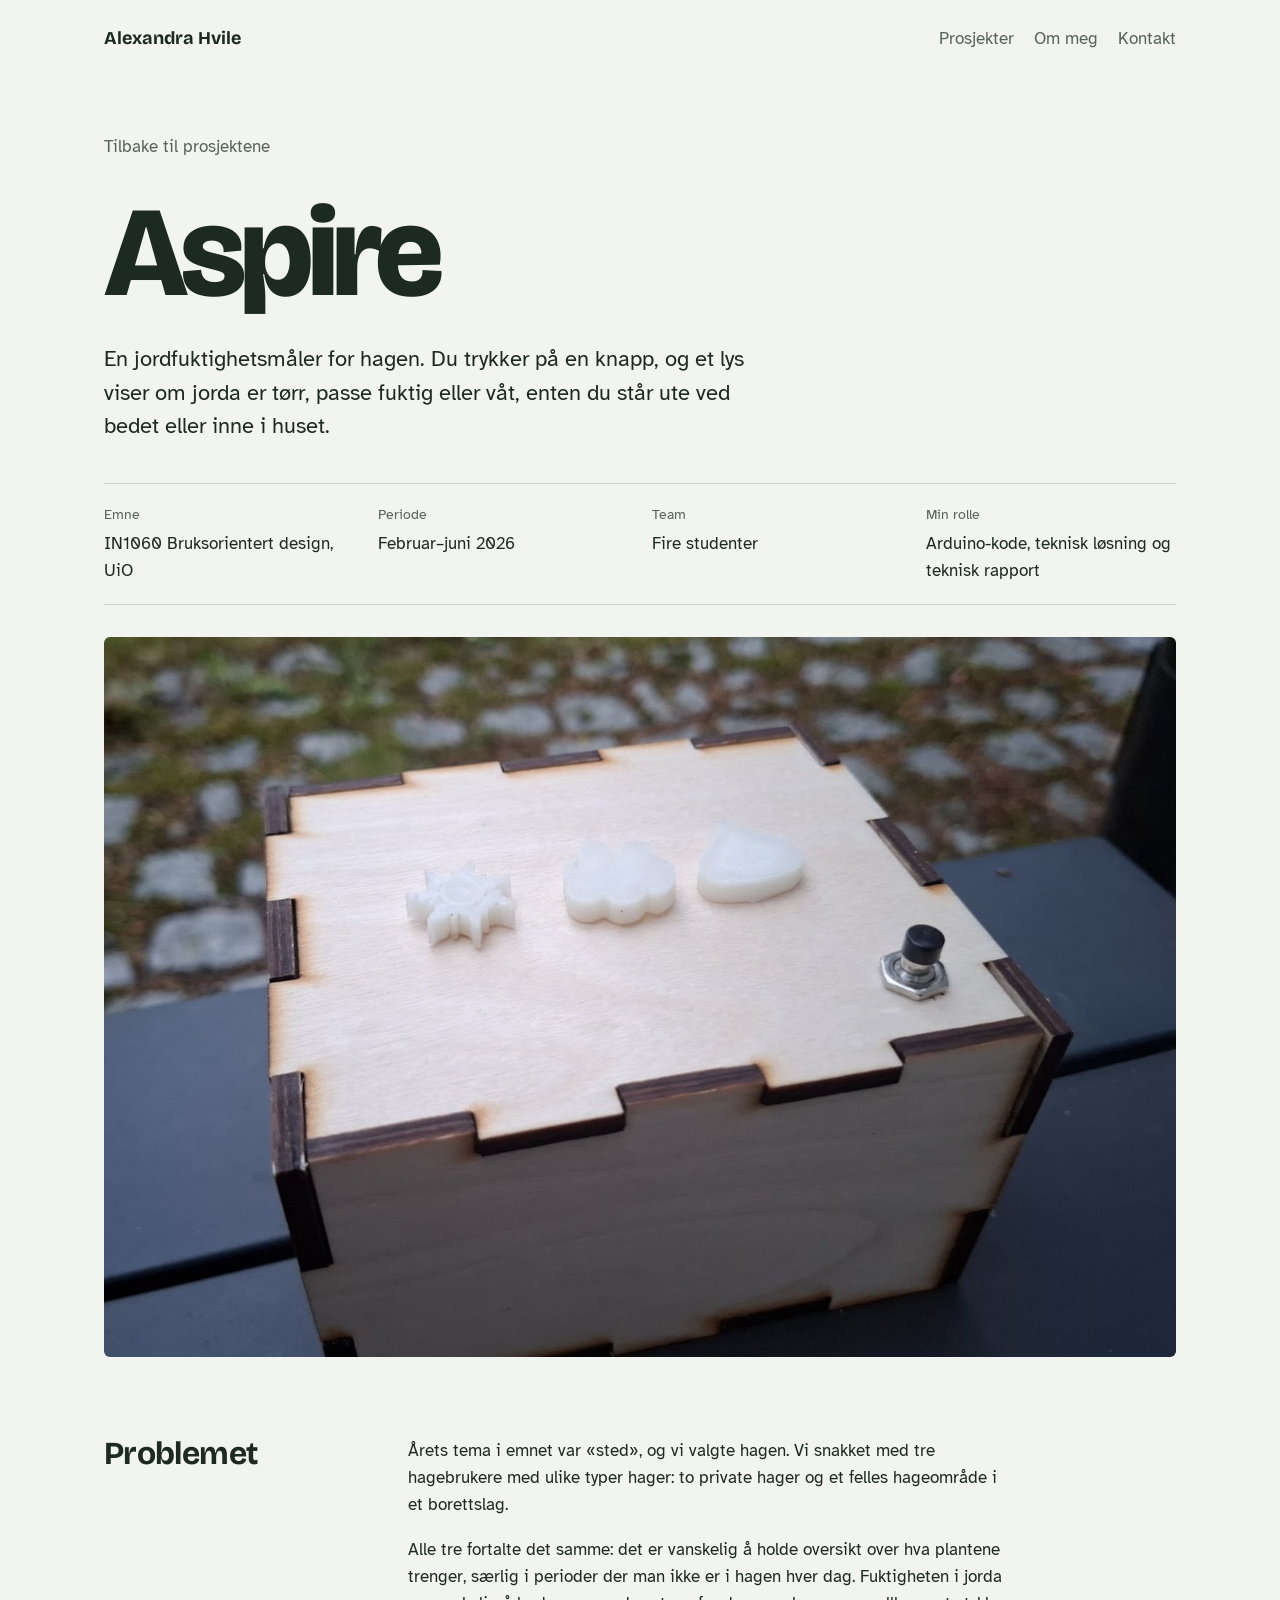
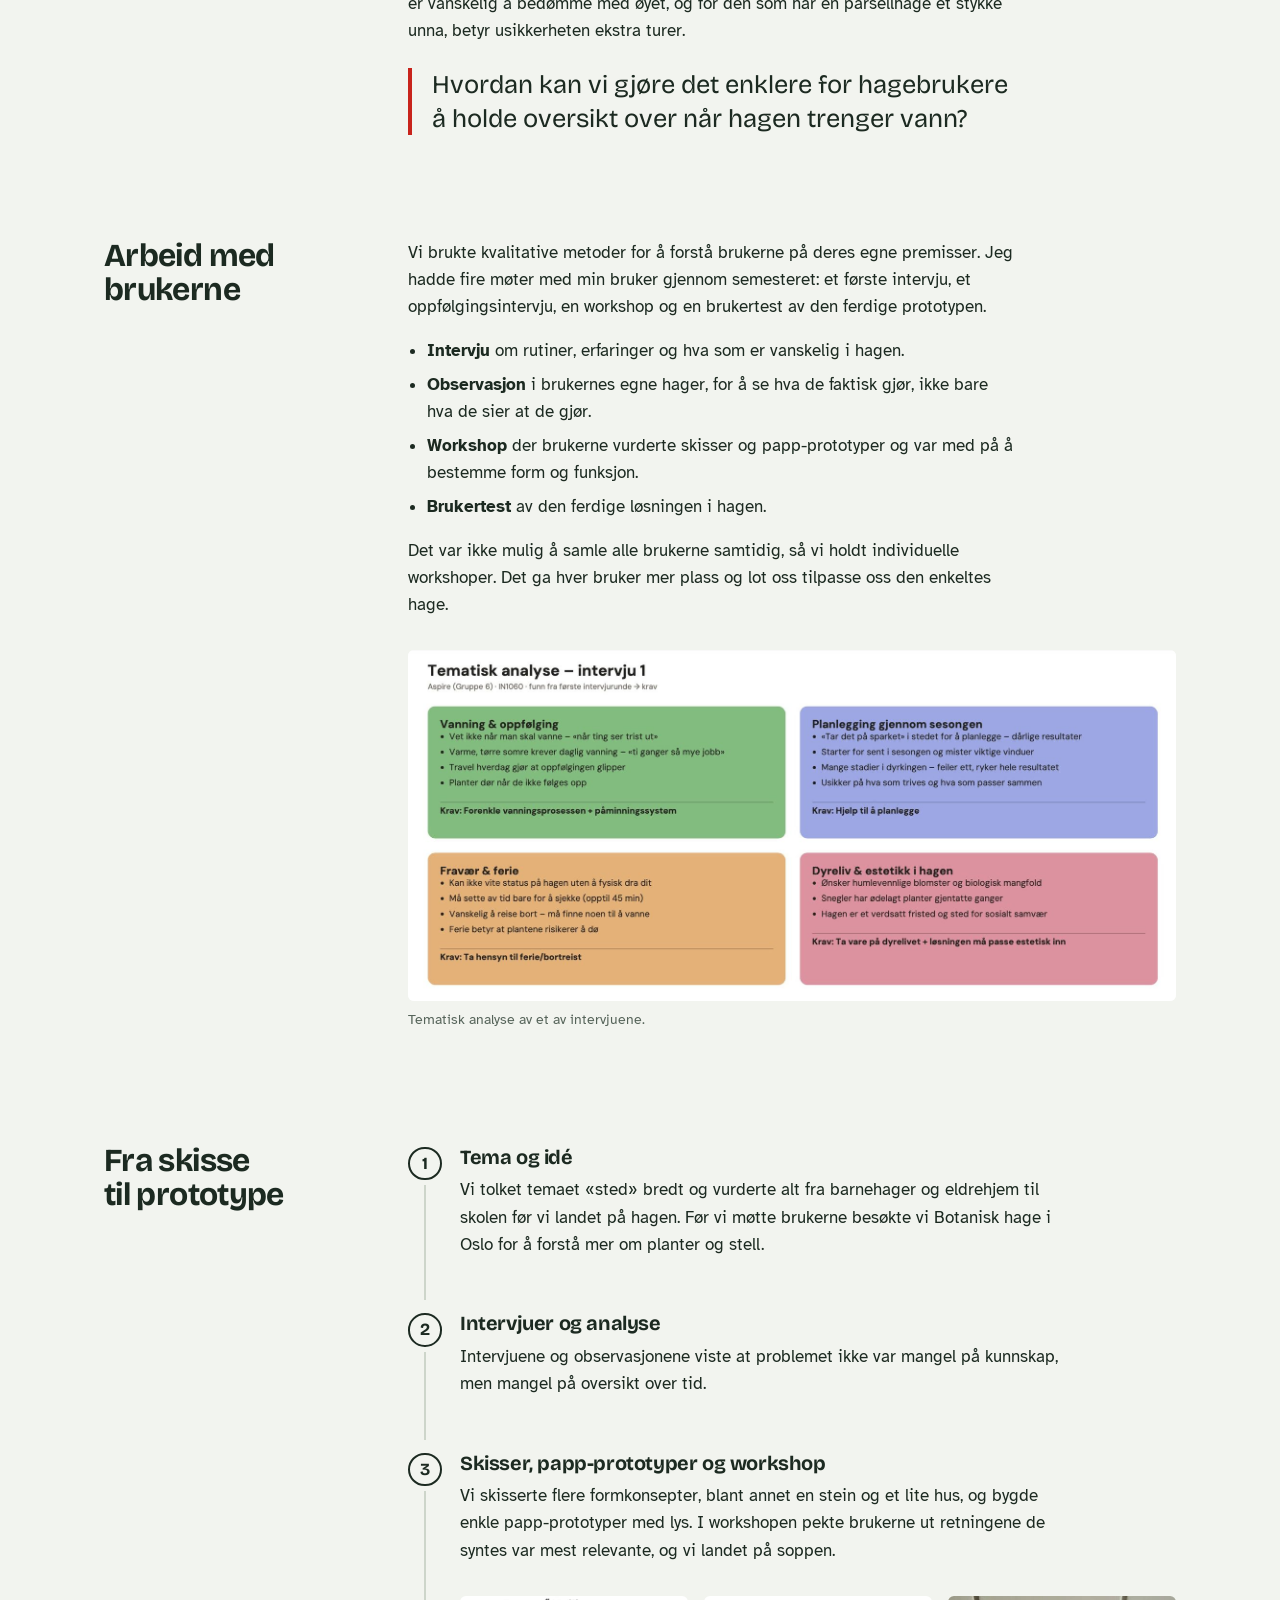
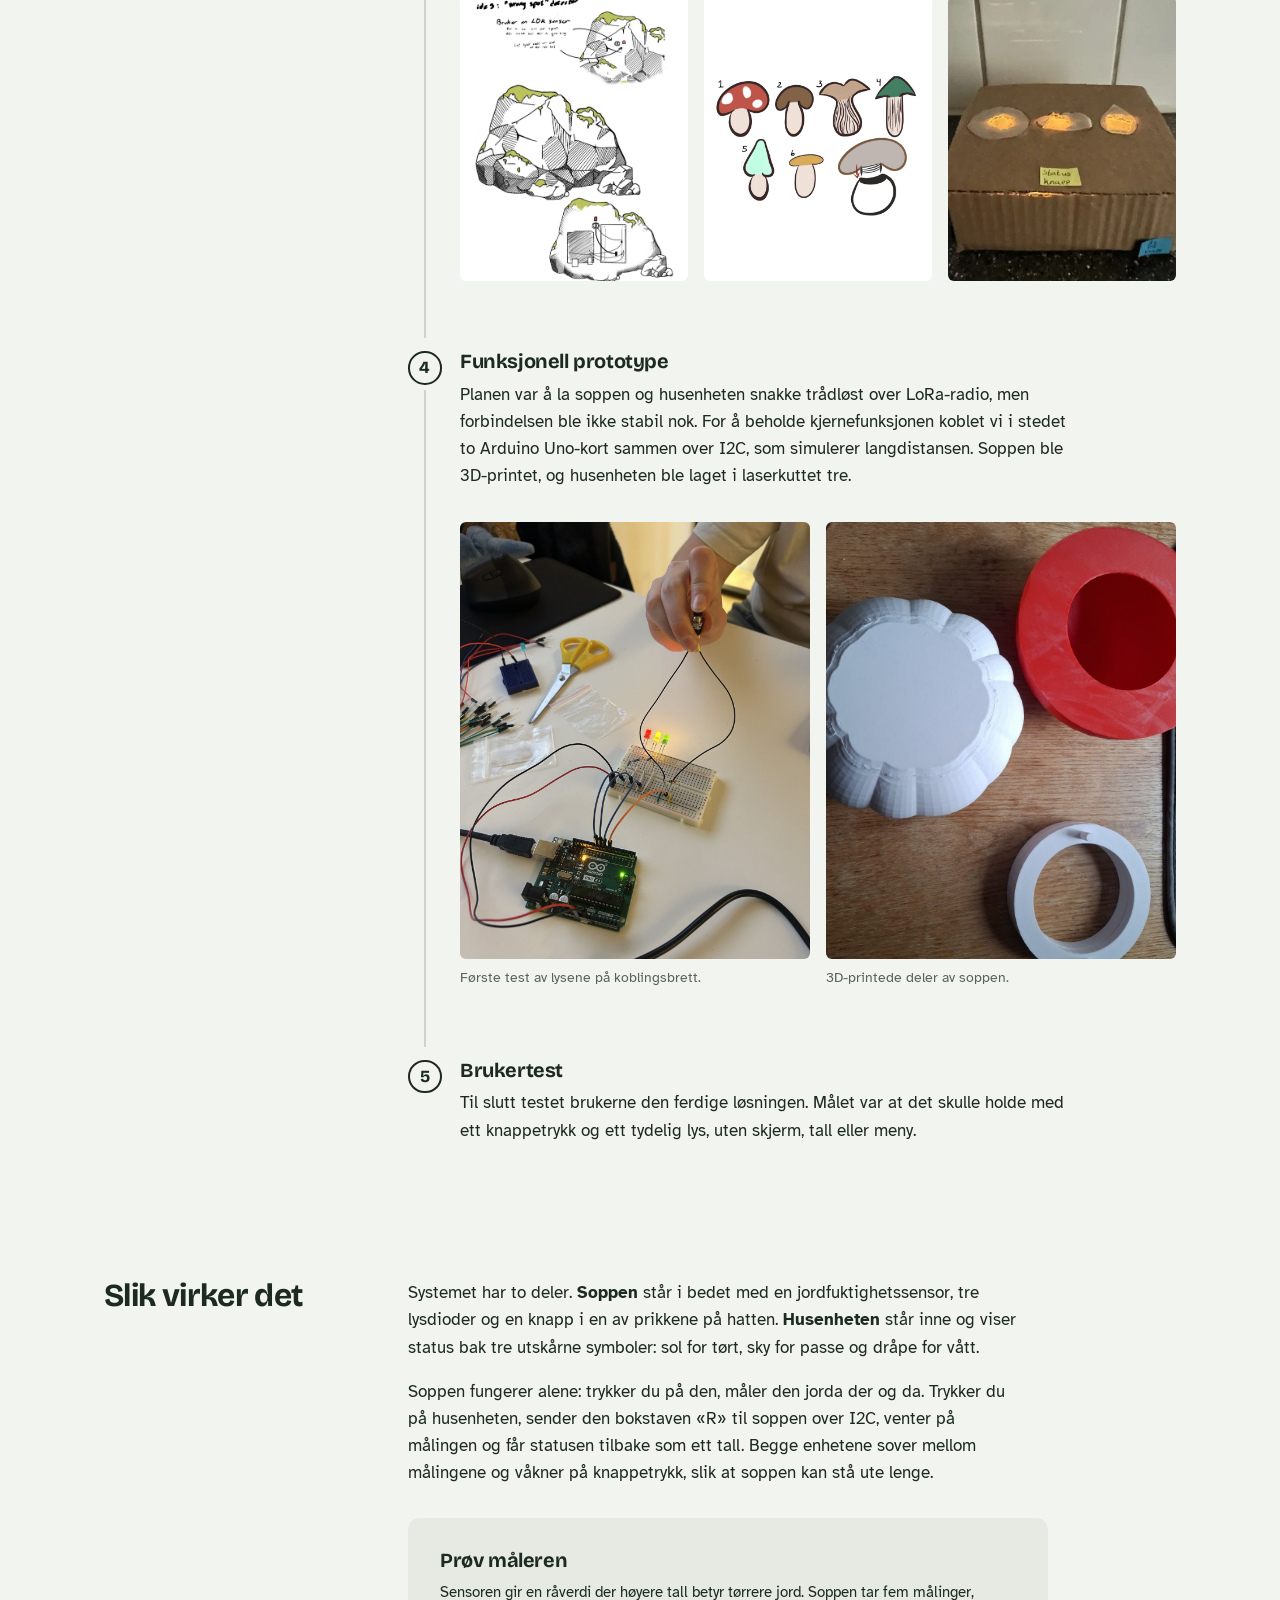
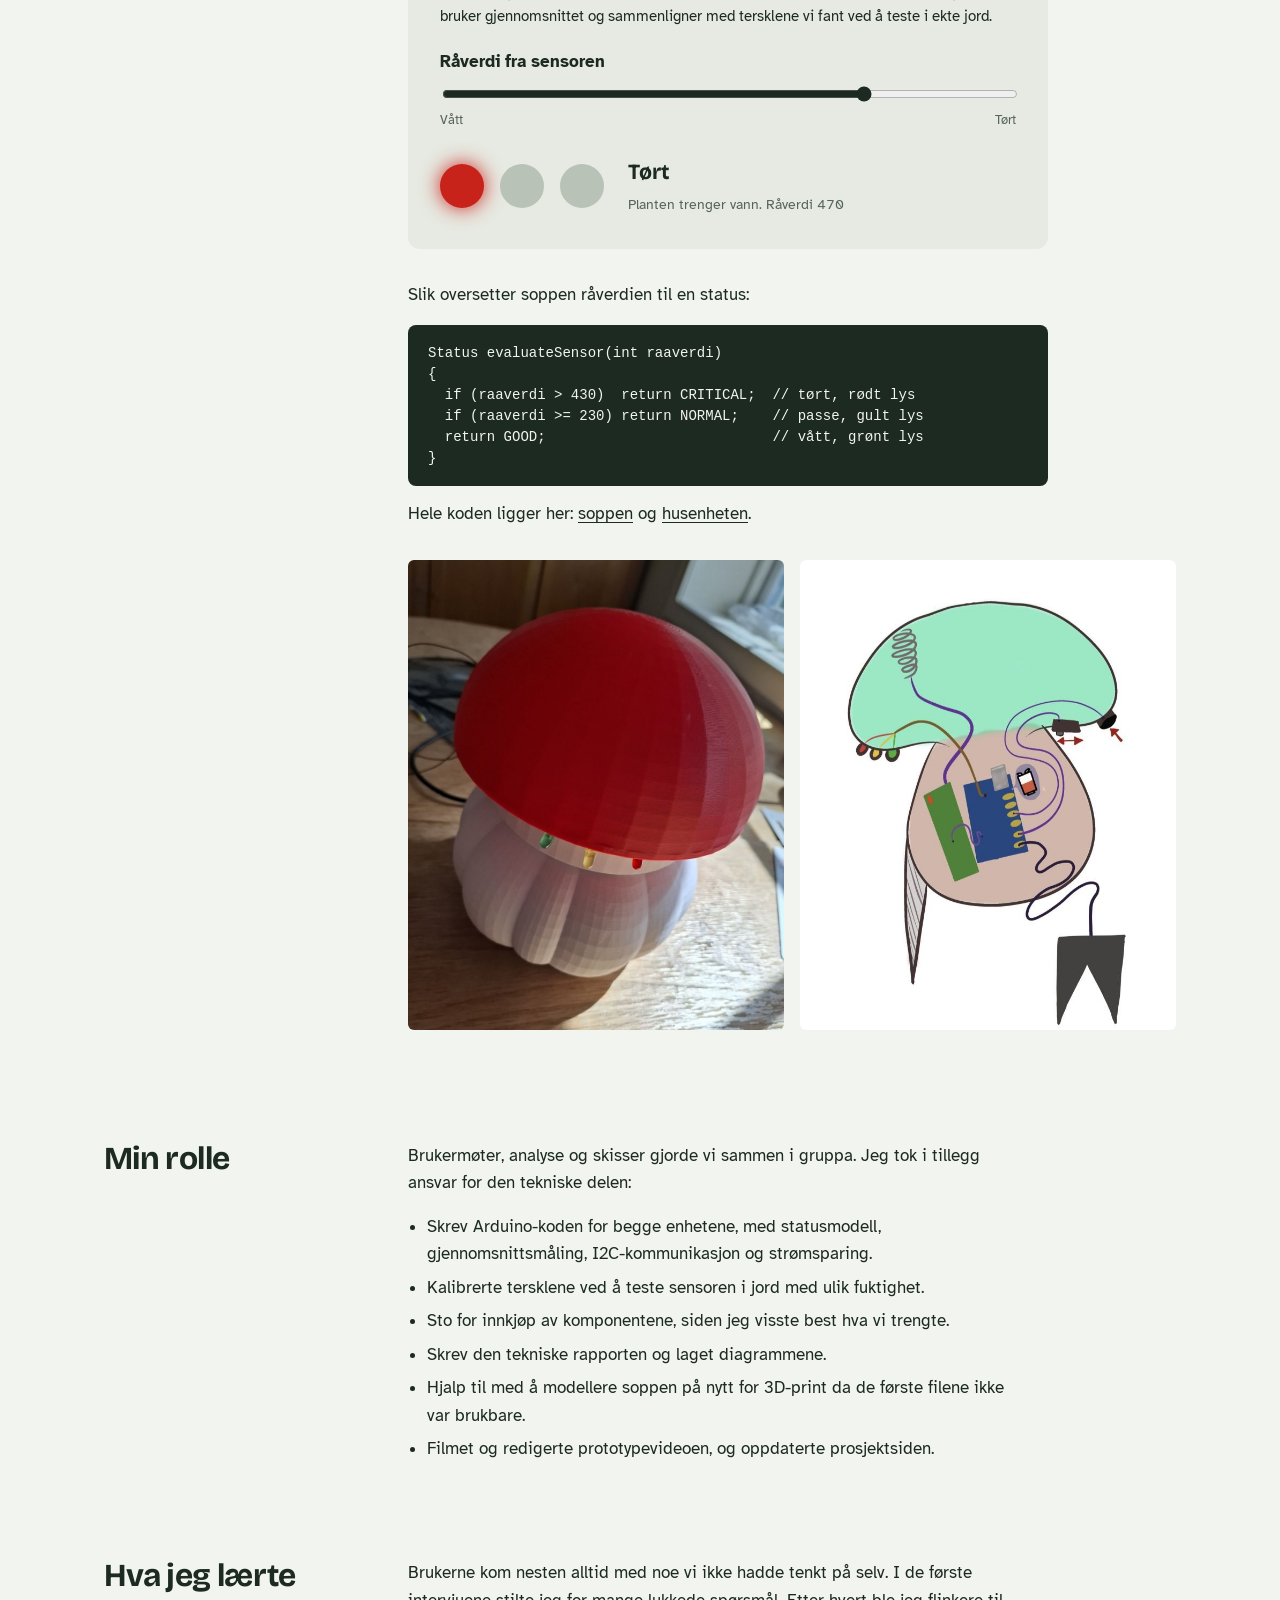
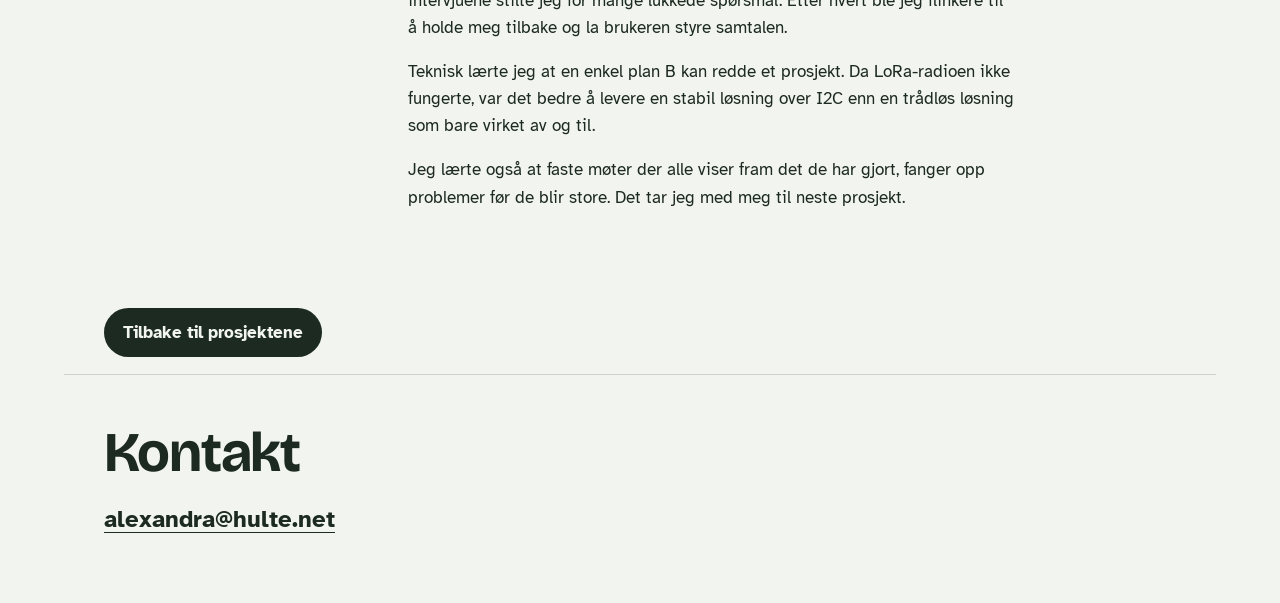
==== aspire/index.html @ e9630748 "Add files via upload" ====
<!doctype html>
<html lang="no">
<head>
  <meta charset="utf-8">
  <meta name="viewport" content="width=device-width, initial-scale=1">
  <title>Aspire – Alexandra Hvile</title>
  <meta name="description" content="Aspire: en jordfuktighetsmåler for hagen, laget i IN1060 ved UiO. Case av Alexandra Hvile.">
  <link rel="preconnect" href="https://fonts.googleapis.com">
  <link rel="preconnect" href="https://fonts.gstatic.com" crossorigin>
  <link href="https://fonts.googleapis.com/css2?family=Atkinson+Hyperlegible:ital,wght@0,400;0,700;1,400&family=Bricolage+Grotesque:opsz,wght@12..96,700;12..96,800&display=swap" rel="stylesheet">
  <link rel="stylesheet" href="../stil.css">
</head>
<body>
  <a class="hopp" href="#hoved">Hopp til innholdet</a>

  <header class="topp innhold">
    <a class="navn" href="../">Alexandra Hvile</a>
    <nav aria-label="Hovedmeny">
      <a href="../#prosjekter">Prosjekter</a>
      <a href="../#om">Om meg</a>
      <a href="../#kontakt">Kontakt</a>
    </nav>
  </header>

  <main id="hoved">
    <div class="case-topp innhold">
      <a class="tilbake" href="../#prosjekter">Tilbake til prosjektene</a>
      <h1>Aspire</h1>
      <p class="ingress">En jordfuktighetsmåler for hagen. Du trykker på en knapp, og et lys viser om jorda er tørr, passe fuktig eller våt, enten du står ute ved bedet eller inne i huset.</p>

      <dl class="fakta">
        <div><dt>Emne</dt><dd>IN1060 Bruksorientert design, UiO</dd></div>
        <div><dt>Periode</dt><dd>Februar–juni 2026</dd></div>
        <div><dt>Team</dt><dd>Fire studenter</dd></div>
        <div><dt>Min rolle</dt><dd>Arduino-kode, teknisk løsning og teknisk rapport</dd></div>
      </dl>
    </div>

    <figure class="storbilde innhold">
      <img src="../bilder/husenhet.jpg" alt="Husenheten: en treboks med utskårne symboler for sol, sky og dråpe, og en knapp." width="1464" height="1192">
    </figure>

    <div class="innhold">

      <section class="kapittel" aria-labelledby="problem">
        <h2 id="problem">Problemet</h2>
        <div>
          <p>Årets tema i emnet var «sted», og vi valgte hagen. Vi snakket med tre hagebrukere med ulike typer hager: to private hager og et felles hageområde i et borettslag.</p>
          <p>Alle tre fortalte det samme: det er vanskelig å holde oversikt over hva plantene trenger, særlig i perioder der man ikke er i hagen hver dag. Fuktigheten i jorda er vanskelig å bedømme med øyet, og for den som har en parsellhage et stykke unna, betyr usikkerheten ekstra turer.</p>
          <blockquote>Hvordan kan vi gjøre det enklere for hagebrukere å holde oversikt over når hagen trenger vann?</blockquote>
        </div>
      </section>

      <section class="kapittel" aria-labelledby="brukerne">
        <h2 id="brukerne">Arbeid med brukerne</h2>
        <div>
          <p>Vi brukte kvalitative metoder for å forstå brukerne på deres egne premisser. Jeg hadde fire møter med min bruker gjennom semesteret: et første intervju, et oppfølgingsintervju, en workshop og en brukertest av den ferdige prototypen.</p>
          <ul>
            <li><strong>Intervju</strong> om rutiner, erfaringer og hva som er vanskelig i hagen.</li>
            <li><strong>Observasjon</strong> i brukernes egne hager, for å se hva de faktisk gjør, ikke bare hva de sier at de gjør.</li>
            <li><strong>Workshop</strong> der brukerne vurderte skisser og papp-prototyper og var med på å bestemme form og funksjon.</li>
            <li><strong>Brukertest</strong> av den ferdige løsningen i hagen.</li>
          </ul>
          <p>Det var ikke mulig å samle alle brukerne samtidig, så vi holdt individuelle workshoper. Det ga hver bruker mer plass og lot oss tilpasse oss den enkeltes hage.</p>
          <div class="bilder">
            <figure class="bilde bred hel">
              <img src="../bilder/tematisk-analyse.jpg" alt="Tematisk analyse av et intervju, sortert i fire fargede kategorier: vanning og oppfølging, planlegging, ønsker og frustrasjoner, og dyrking i hagen." width="1600" height="731" loading="lazy">
              <figcaption>Tematisk analyse av et av intervjuene.</figcaption>
            </figure>
          </div>
        </div>
      </section>

      <section class="kapittel" aria-labelledby="prosess">
        <h2 id="prosess">Fra skisse til prototype</h2>
        <div>
          <ol class="steg">
            <li>
              <h3>Tema og idé</h3>
              <p>Vi tolket temaet «sted» bredt og vurderte alt fra barnehager og eldrehjem til skolen før vi landet på hagen. Før vi møtte brukerne besøkte vi Botanisk hage i Oslo for å forstå mer om planter og stell.</p>
            </li>
            <li>
              <h3>Intervjuer og analyse</h3>
              <p>Intervjuene og observasjonene viste at problemet ikke var mangel på kunnskap, men mangel på oversikt over tid.</p>
            </li>
            <li>
              <h3>Skisser, papp-prototyper og workshop</h3>
              <p>Vi skisserte flere formkonsepter, blant annet en stein og et lite hus, og bygde enkle papp-prototyper med lys. I workshopen pekte brukerne ut retningene de syntes var mest relevante, og vi landet på soppen.</p>
              <div class="bilder tre">
                <figure class="bilde hel"><img src="../bilder/skisse-stein.jpg" alt="Blyantskisse av en sensor formet som en mosegrodd stein." width="994" height="1400" loading="lazy"></figure>
                <figure class="bilde hel"><img src="../bilder/soppformer.jpg" alt="Sju tegnede soppformer i ulike farger, nummerert for at brukerne kunne velge." width="1580" height="1116" loading="lazy"></figure>
                <figure class="bilde"><img src="../bilder/papp-prototype.jpg" alt="Papp-prototype av husenheten med tre lysende felt på toppen." width="563" height="508" loading="lazy"></figure>
              </div>
            </li>
            <li>
              <h3>Funksjonell prototype</h3>
              <p>Planen var å la soppen og husenheten snakke trådløst over LoRa-radio, men forbindelsen ble ikke stabil nok. For å beholde kjernefunksjonen koblet vi i stedet to Arduino Uno-kort sammen over I2C, som simulerer langdistansen. Soppen ble 3D-printet, og husenheten ble laget i laserkuttet tre.</p>
              <div class="bilder">
                <figure class="bilde"><img src="../bilder/led-test.jpg" alt="Arduino Uno koblet til et koblingsbrett med tre lysdioder, der den gule lyser." width="1200" height="1600" loading="lazy"><figcaption>Første test av lysene på koblingsbrett.</figcaption></figure>
                <figure class="bilde"><img src="../bilder/3d-print.jpg" alt="De 3D-printede delene av soppen: en rød hatt og en hvit fot, lagt ved siden av hverandre." width="1030" height="1174" loading="lazy"><figcaption>3D-printede deler av soppen.</figcaption></figure>
              </div>
            </li>
            <li>
              <h3>Brukertest</h3>
              <p>Til slutt testet brukerne den ferdige løsningen. Målet var at det skulle holde med ett knappetrykk og ett tydelig lys, uten skjerm, tall eller meny.</p>
            </li>
          </ol>
        </div>
      </section>

      <section class="kapittel" aria-labelledby="losning">
        <h2 id="losning">Slik virker det</h2>
        <div>
          <p>Systemet har to deler. <strong>Soppen</strong> står i bedet med en jordfuktighetssensor, tre lysdioder og en knapp i en av prikkene på hatten. <strong>Husenheten</strong> står inne og viser status bak tre utskårne symboler: sol for tørt, sky for passe og dråpe for vått.</p>
          <p>Soppen fungerer alene: trykker du på den, måler den jorda der og da. Trykker du på husenheten, sender den bokstaven «R» til soppen over I2C, venter på målingen og får statusen tilbake som ett tall. Begge enhetene sover mellom målingene og våkner på knappetrykk, slik at soppen kan stå ute lenge.</p>

          <div class="maler" id="maler">
            <h3>Prøv måleren</h3>
            <p>Sensoren gir en råverdi der høyere tall betyr tørrere jord. Soppen tar fem målinger, bruker gjennomsnittet og sammenligner med tersklene vi fant ved å teste i ekte jord.</p>
            <label for="raa">Råverdi fra sensoren</label>
            <input type="range" id="raa" min="100" max="600" step="5" value="470" aria-describedby="resultat">
            <div class="skala" aria-hidden="true"><span>Vått</span><span>Tørt</span></div>
            <div class="lys">
              <div class="lampe rod" aria-hidden="true"></div>
              <div class="lampe gul" aria-hidden="true"></div>
              <div class="lampe gronn" aria-hidden="true"></div>
              <div class="lesning" id="resultat" aria-live="polite"><strong>Tørt</strong><span>Råverdi 470</span></div>
            </div>
          </div>

          <p>Slik oversetter soppen råverdien til en status:</p>
<pre><code>Status evaluateSensor(int raaverdi)
{
  if (raaverdi &gt; 430)  return CRITICAL;  // tørt, rødt lys
  if (raaverdi &gt;= 230) return NORMAL;    // passe, gult lys
  return GOOD;                           // vått, grønt lys
}</code></pre>
          <p>Hele koden ligger her: <a href="kode/soppen_follower.ino">soppen</a> og <a href="kode/husenhet_leader.ino">husenheten</a>.</p>

          <div class="bilder">
            <figure class="bilde"><img src="../bilder/sopp-naerbilde.jpg" alt="Nærbilde av den 3D-printede soppen med rød hatt og hvit, riflet fot." width="1002" height="1252" loading="lazy"></figure>
            <figure class="bilde"><img src="../bilder/innmat-skisse.jpg" alt="Tegning av soppen i snitt, som viser Arduino-kortet, batteriet og sensoren inni foten." width="750" height="876" loading="lazy"></figure>
          </div>
        </div>
      </section>

      <section class="kapittel" aria-labelledby="rolle">
        <h2 id="rolle">Min rolle</h2>
        <div>
          <p>Brukermøter, analyse og skisser gjorde vi sammen i gruppa. Jeg tok i tillegg ansvar for den tekniske delen:</p>
          <ul>
            <li>Skrev Arduino-koden for begge enhetene, med statusmodell, gjennomsnittsmåling, I2C-kommunikasjon og strømsparing.</li>
            <li>Kalibrerte tersklene ved å teste sensoren i jord med ulik fuktighet.</li>
            <li>Sto for innkjøp av komponentene, siden jeg visste best hva vi trengte.</li>
            <li>Skrev den tekniske rapporten og laget diagrammene.</li>
            <li>Hjalp til med å modellere soppen på nytt for 3D-print da de første filene ikke var brukbare.</li>
            <li>Filmet og redigerte prototypevideoen, og oppdaterte prosjektsiden.</li>
          </ul>
        </div>
      </section>

      <section class="kapittel" aria-labelledby="laerte">
        <h2 id="laerte">Hva jeg lærte</h2>
        <div>
          <p>Brukerne kom nesten alltid med noe vi ikke hadde tenkt på selv. I de første intervjuene stilte jeg for mange lukkede spørsmål. Etter hvert ble jeg flinkere til å holde meg tilbake og la brukeren styre samtalen.</p>
          <p>Teknisk lærte jeg at en enkel plan B kan redde et prosjekt. Da LoRa-radioen ikke fungerte, var det bedre å levere en stabil løsning over I2C enn en trådløs løsning som bare virket av og til.</p>
          <p>Jeg lærte også at faste møter der alle viser fram det de har gjort, fanger opp problemer før de blir store. Det tar jeg med meg til neste prosjekt.</p>
        </div>
      </section>

      <p class="neste"><a class="knapp" href="../#prosjekter">Tilbake til prosjektene</a></p>
    </div>
  </main>

  <footer class="bunn innhold" id="kontakt">
    <h2>Kontakt</h2>
    <p><a class="epost" href="mailto:alexandra@hulte.net">alexandra@hulte.net</a></p>
  </footer>

  <script>
    // Samme terskler som i Arduino-koden (evaluateSensor)
    const glider = document.getElementById("raa");
    const lamper = document.querySelectorAll(".lampe");
    const resultat = document.getElementById("resultat");

    function vurder(raaverdi) {
      if (raaverdi > 430) return { navn: "Tørt", tekst: "Planten trenger vann", lampe: 0 };
      if (raaverdi >= 230) return { navn: "Passe fuktig", tekst: "Ingen vanning nå", lampe: 1 };
      return { navn: "Vått", tekst: "Jorda er våt nok", lampe: 2 };
    }

    function oppdater() {
      const raaverdi = Number(glider.value);
      const status = vurder(raaverdi);
      lamper.forEach((lampe, i) => lampe.classList.toggle("pa", i === status.lampe));
      resultat.innerHTML = "<strong>" + status.navn + "</strong><span>" + status.tekst + ". Råverdi " + raaverdi + "</span>";
    }

    glider.addEventListener("input", oppdater);
    oppdater();
  </script>
</body>
</html>
---- stil.css ----
/* Alexandra Hvile – portefølje
   Farger: lys mose-hvit, mørk mose og fluesopp-rød.
   Skrift: Bricolage Grotesque (titler) og Atkinson Hyperlegible (brødtekst). */

:root {
  --bakgrunn: #f2f4ef;
  --flate: #e6eae2;
  --tekst: #1c2a21;
  --dempet: #56645a;
  --linje: #cdd5ca;
  --rod: #c8231b;
  --gul: #e2a90f;
  --gronn: #2f8a4a;
  --av: #b9c2b6;

  --tittel: "Bricolage Grotesque", system-ui, sans-serif;
  --brod: "Atkinson Hyperlegible", system-ui, sans-serif;

  --maks: 72rem;
  --tekstbredde: 38rem;
  --kant: clamp(1rem, 4vw, 2.5rem);
}

@media (prefers-color-scheme: dark) {
  :root {
    --bakgrunn: #131a15;
    --flate: #1c251f;
    --tekst: #e3e9e2;
    --dempet: #9eab9f;
    --linje: #2e3a31;
    --rod: #f0574c;
    --gul: #f2c037;
    --gronn: #5cc27a;
    --av: #36423a;
  }
}

*,
*::before,
*::after { box-sizing: border-box; }

html { -webkit-text-size-adjust: 100%; }

body {
  margin: 0;
  background: var(--bakgrunn);
  color: var(--tekst);
  font-family: var(--brod);
  font-size: 1.0625rem;
  line-height: 1.6;
}

img { display: block; max-width: 100%; height: auto; }

a { color: inherit; text-decoration-thickness: 1px; text-underline-offset: 0.2em; }
a:hover { color: var(--rod); }

:focus-visible { outline: 3px solid var(--rod); outline-offset: 3px; border-radius: 2px; }

h1, h2, h3 {
  font-family: var(--tittel);
  font-weight: 700;
  line-height: 1.08;
  letter-spacing: -0.02em;
  margin: 0;
  text-wrap: balance;
}

p { margin: 0 0 1em; max-width: var(--tekstbredde); }

.innhold {
  max-width: var(--maks);
  margin: 0 auto;
  padding: 0 var(--kant);
}

.hopp {
  position: absolute; left: -999px; top: 0;
  background: var(--tekst); color: var(--bakgrunn); padding: 0.5rem 1rem;
}
.hopp:focus { left: 1rem; top: 1rem; z-index: 10; }

/* ---------- Toppfelt ---------- */

.topp {
  display: flex;
  justify-content: space-between;
  align-items: baseline;
  gap: 1rem;
  padding-top: 1.5rem;
  padding-bottom: 1.5rem;
}
.topp .navn { font-family: var(--tittel); font-weight: 700; text-decoration: none; font-size: 1.125rem; }
.topp nav { display: flex; gap: 1.25rem; flex-wrap: wrap; }
.topp nav a { text-decoration: none; color: var(--dempet); }
.topp nav a:hover { color: var(--rod); }

/* ---------- Forside: introduksjon ---------- */

.intro {
  display: grid;
  grid-template-columns: minmax(0, 1.15fr) minmax(0, 1fr);
  gap: clamp(2rem, 5vw, 4.5rem);
  align-items: end;
  padding-top: clamp(1.5rem, 5vw, 4rem);
  padding-bottom: clamp(3rem, 8vw, 6rem);
}
.intro h1 {
  font-size: clamp(3rem, 9vw, 6.5rem);
  font-weight: 800;
  letter-spacing: -0.04em;
  margin-bottom: 1.5rem;
}
.intro .ingress { font-size: clamp(1.15rem, 2vw, 1.35rem); line-height: 1.5; }
.intro figure { margin: 0; }
.intro figure img { width: 100%; aspect-ratio: 4 / 5; object-fit: cover; border-radius: 0.375rem; }
.intro figcaption, .bilde figcaption { color: var(--dempet); font-size: 0.875rem; margin-top: 0.5rem; }

.lenker { display: flex; flex-wrap: wrap; gap: 0.75rem 1.5rem; margin-top: 1.75rem; }
.knapp {
  display: inline-block;
  background: var(--tekst);
  color: var(--bakgrunn);
  padding: 0.7rem 1.2rem;
  border-radius: 999px;
  text-decoration: none;
  font-weight: 700;
}
.knapp:hover { background: var(--rod); color: #fff; }

/* ---------- Seksjoner ---------- */

.seksjon { padding-top: clamp(3rem, 7vw, 5rem); padding-bottom: clamp(3rem, 7vw, 5rem); border-top: 1px solid var(--linje); }
.seksjon > h2 { font-size: clamp(1.75rem, 4vw, 2.5rem); margin-bottom: 2rem; }

/* Prosjekter */
.prosjekt {
  display: grid;
  grid-template-columns: minmax(0, 1fr) minmax(0, 1fr);
  gap: clamp(1.5rem, 4vw, 3.5rem);
  align-items: center;
  text-decoration: none;
}
.prosjekt img { width: 100%; aspect-ratio: 3 / 2; object-fit: cover; border-radius: 0.375rem; transition: transform 0.4s ease; }
.prosjekt:hover img { transform: scale(1.015); }
.prosjekt:hover h3 { color: var(--rod); }
.prosjekt h3 { font-size: clamp(1.75rem, 4vw, 2.75rem); margin-bottom: 0.75rem; }
.prosjekt .meta { color: var(--dempet); margin-bottom: 1rem; }
.prosjekt .les { font-weight: 700; text-decoration: underline; text-underline-offset: 0.2em; }

.prosjekt-liten {
  margin-top: 3rem;
  padding: 1.5rem;
  background: var(--flate);
  border-radius: 0.375rem;
  max-width: 44rem;
}
.prosjekt-liten h3 { font-size: 1.5rem; margin-bottom: 0.5rem; }
.prosjekt-liten p:last-child { margin-bottom: 0; }
.status { color: var(--dempet); font-size: 0.9375rem; }

/* Om meg */
.om {
  display: grid;
  grid-template-columns: minmax(0, 1fr) minmax(0, 1fr);
  gap: clamp(2rem, 5vw, 4rem);
}
.om h3 { font-size: 1.25rem; margin-bottom: 1rem; }
.liste { list-style: none; padding: 0; margin: 0 0 2.5rem; }
.liste li { padding: 0.9rem 0; border-top: 1px solid var(--linje); }
.liste li:last-child { border-bottom: 1px solid var(--linje); }
.liste strong { display: block; }
.liste span { color: var(--dempet); font-size: 0.9375rem; }
.verktoy { display: flex; flex-wrap: wrap; gap: 0.5rem; list-style: none; padding: 0; margin: 0 0 2.5rem; }
.verktoy li { background: var(--flate); padding: 0.3rem 0.75rem; border-radius: 999px; font-size: 0.9375rem; }

/* Bunn */
.bunn { padding-top: 3rem; padding-bottom: 3rem; border-top: 1px solid var(--linje); }
.bunn h2 { font-size: clamp(2rem, 6vw, 3.5rem); margin-bottom: 1rem; }
.bunn .epost { font-size: clamp(1.15rem, 3vw, 1.5rem); font-weight: 700; }

/* ---------- Prosjektside ---------- */

.case-topp { padding-top: clamp(1.5rem, 5vw, 3.5rem); padding-bottom: 2rem; }
.case-topp .tilbake { color: var(--dempet); text-decoration: none; display: inline-block; margin-bottom: 1.5rem; }
.case-topp h1 { font-size: clamp(3.5rem, 11vw, 8rem); font-weight: 800; letter-spacing: -0.045em; margin-bottom: 1.25rem; }
.case-topp .ingress { font-size: clamp(1.15rem, 2.2vw, 1.4rem); line-height: 1.5; max-width: 42rem; }

.fakta {
  display: grid;
  grid-template-columns: repeat(4, minmax(0, 1fr));
  gap: 1.5rem;
  margin: 2.5rem 0 0;
  padding: 1.25rem 0;
  border-top: 1px solid var(--linje);
  border-bottom: 1px solid var(--linje);
}
.fakta dt { color: var(--dempet); font-size: 0.875rem; }
.fakta dd { margin: 0.2rem 0 0; }

.storbilde img { width: 100%; max-height: 80vh; object-fit: cover; border-radius: 0.375rem; }

.kapittel {
  display: grid;
  grid-template-columns: minmax(0, 15rem) minmax(0, 1fr);
  gap: clamp(1.5rem, 5vw, 4rem);
  padding-top: clamp(3rem, 7vw, 5rem);
}
.kapittel > h2 { font-size: clamp(1.5rem, 3vw, 2rem); position: sticky; top: 1.5rem; align-self: start; }
.kapittel h3 { font-size: 1.25rem; margin: 2rem 0 0.5rem; }
.kapittel ul { padding-left: 1.2rem; max-width: var(--tekstbredde); }
.kapittel li { margin-bottom: 0.4rem; }

blockquote {
  margin: 1.5rem 0;
  padding: 0 0 0 1.25rem;
  border-left: 4px solid var(--rod);
  font-family: var(--tittel);
  font-size: clamp(1.25rem, 2.5vw, 1.6rem);
  line-height: 1.3;
  max-width: var(--tekstbredde);
}

.bilder { display: grid; grid-template-columns: repeat(2, minmax(0, 1fr)); gap: 1rem; margin: 2rem 0; }
.bilder.tre { grid-template-columns: repeat(3, minmax(0, 1fr)); }
.bilde { margin: 0; }
.bilde img { width: 100%; aspect-ratio: 4 / 5; object-fit: cover; border-radius: 0.375rem; background: var(--flate); }
.bilde.bred { grid-column: 1 / -1; }
.bilde.bred img { aspect-ratio: auto; }
.bilde.hel img { object-fit: contain; background: #fff; }

/* Iterasjoner er en rekkefølge, derfor nummerert */
.steg { list-style: none; counter-reset: steg; padding: 0 !important; margin: 0; }
.steg > li { counter-increment: steg; position: relative; padding: 0 0 2rem 3.25rem; }
.steg > li::before {
  content: counter(steg);
  position: absolute; left: 0; top: 0;
  width: 2.1rem; height: 2.1rem; border-radius: 50%;
  display: grid; place-items: center;
  border: 2px solid var(--tekst);
  font-family: var(--tittel); font-weight: 700;
}
.steg > li::after { content: ""; position: absolute; left: calc(1.05rem - 1px); top: 2.4rem; bottom: 0.4rem; width: 2px; background: var(--linje); }
.steg > li:last-child::after { display: none; }
.steg h3 { margin-top: 0.2rem; }

/* ---------- Måler-demoen ---------- */

.maler {
  margin: 2rem 0;
  padding: clamp(1.25rem, 4vw, 2rem);
  background: var(--flate);
  border-radius: 0.75rem;
  max-width: 40rem;
}
.maler h3 { margin-top: 0; }
.maler p { font-size: 0.9375rem; }
.maler label { display: block; font-weight: 700; margin: 1.25rem 0 0.5rem; }
.maler input[type="range"] { width: 100%; accent-color: var(--tekst); }
.skala { display: flex; justify-content: space-between; color: var(--dempet); font-size: 0.8125rem; }

.lys { display: flex; gap: 1rem; align-items: center; margin-top: 1.5rem; flex-wrap: wrap; }
.lampe {
  width: 2.75rem; height: 2.75rem; border-radius: 50%;
  background: var(--av);
  transition: background-color 0.25s ease, box-shadow 0.25s ease;
}
.lampe.pa.rod { background: var(--rod); box-shadow: 0 0 1.25rem var(--rod); }
.lampe.pa.gul { background: var(--gul); box-shadow: 0 0 1.25rem var(--gul); }
.lampe.pa.gronn { background: var(--gronn); box-shadow: 0 0 1.25rem var(--gronn); }
.lesning { margin-left: 0.5rem; }
.lesning strong { display: block; font-family: var(--tittel); font-size: 1.35rem; }
.lesning span { color: var(--dempet); font-size: 0.875rem; font-variant-numeric: tabular-nums; }

pre {
  background: var(--tekst);
  color: var(--bakgrunn);
  padding: 1.1rem 1.25rem;
  border-radius: 0.5rem;
  overflow-x: auto;
  font-size: 0.875rem;
  line-height: 1.5;
  max-width: 40rem;
}
code { font-family: ui-monospace, "SF Mono", Menlo, Consolas, monospace; }

.neste { margin-top: clamp(3rem, 7vw, 5rem); }

/* ---------- Mobil ---------- */

@media (max-width: 760px) {
  .intro, .prosjekt, .om, .kapittel { grid-template-columns: minmax(0, 1fr); }
  .intro figure { order: -1; }
  .intro figure img { aspect-ratio: 4 / 3; }
  .kapittel > h2 { position: static; }
  .fakta { grid-template-columns: repeat(2, minmax(0, 1fr)); }
  .bilder.tre { grid-template-columns: repeat(2, minmax(0, 1fr)); }
  .topp { flex-direction: column; gap: 0.5rem; }
}

@media (prefers-reduced-motion: reduce) {
  * { transition: none !important; }
}
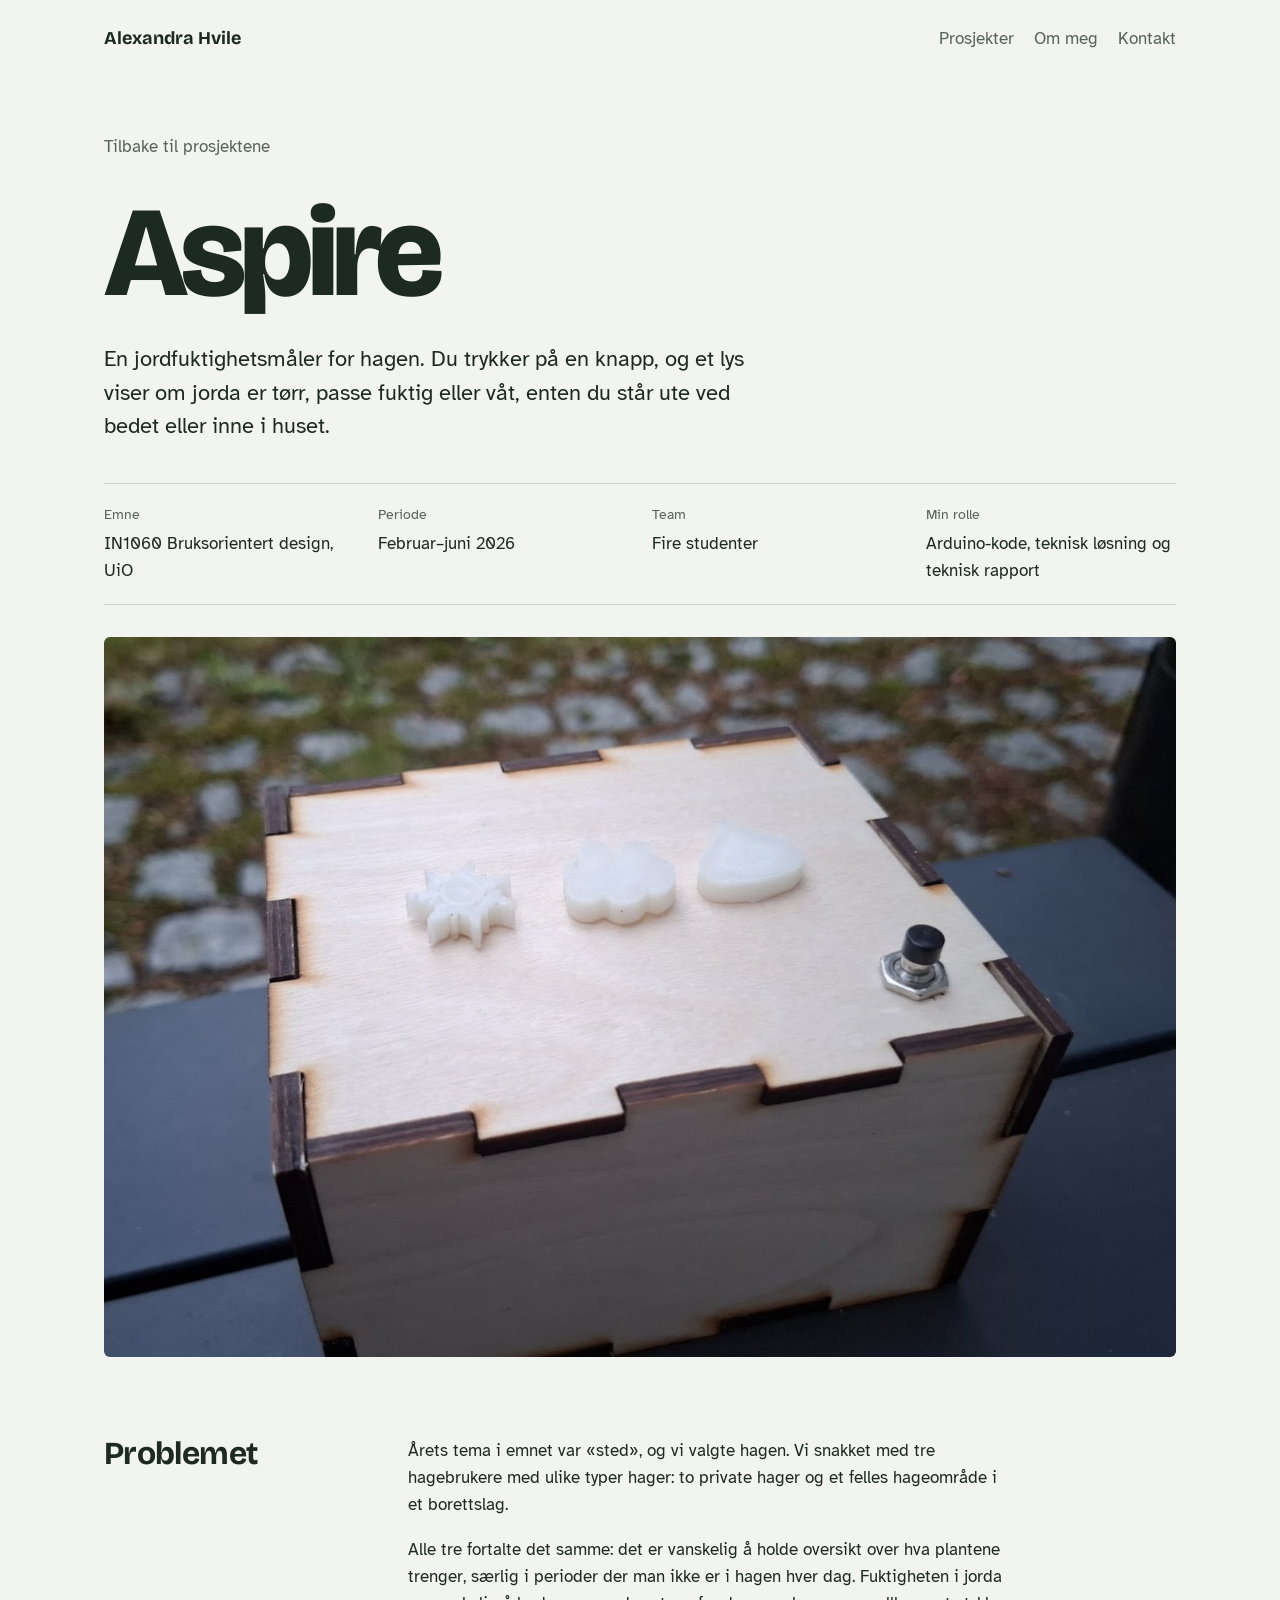
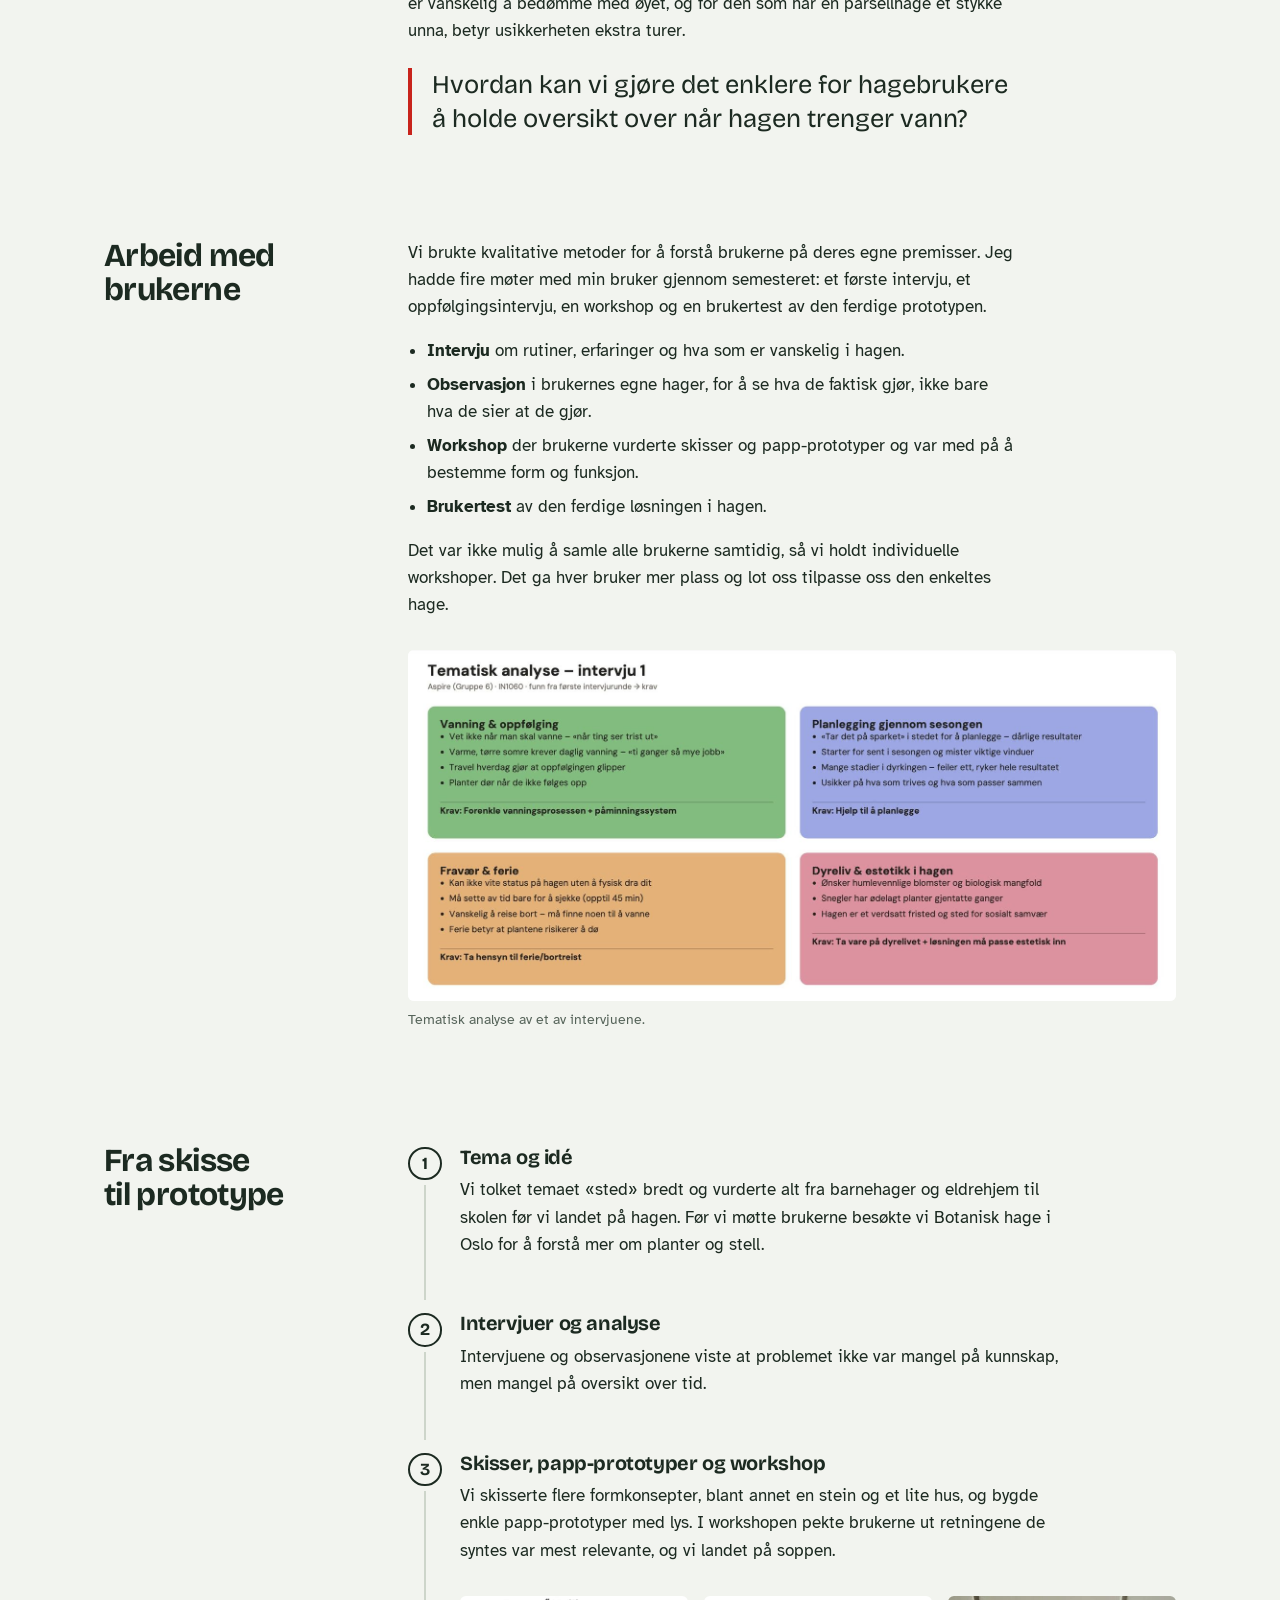
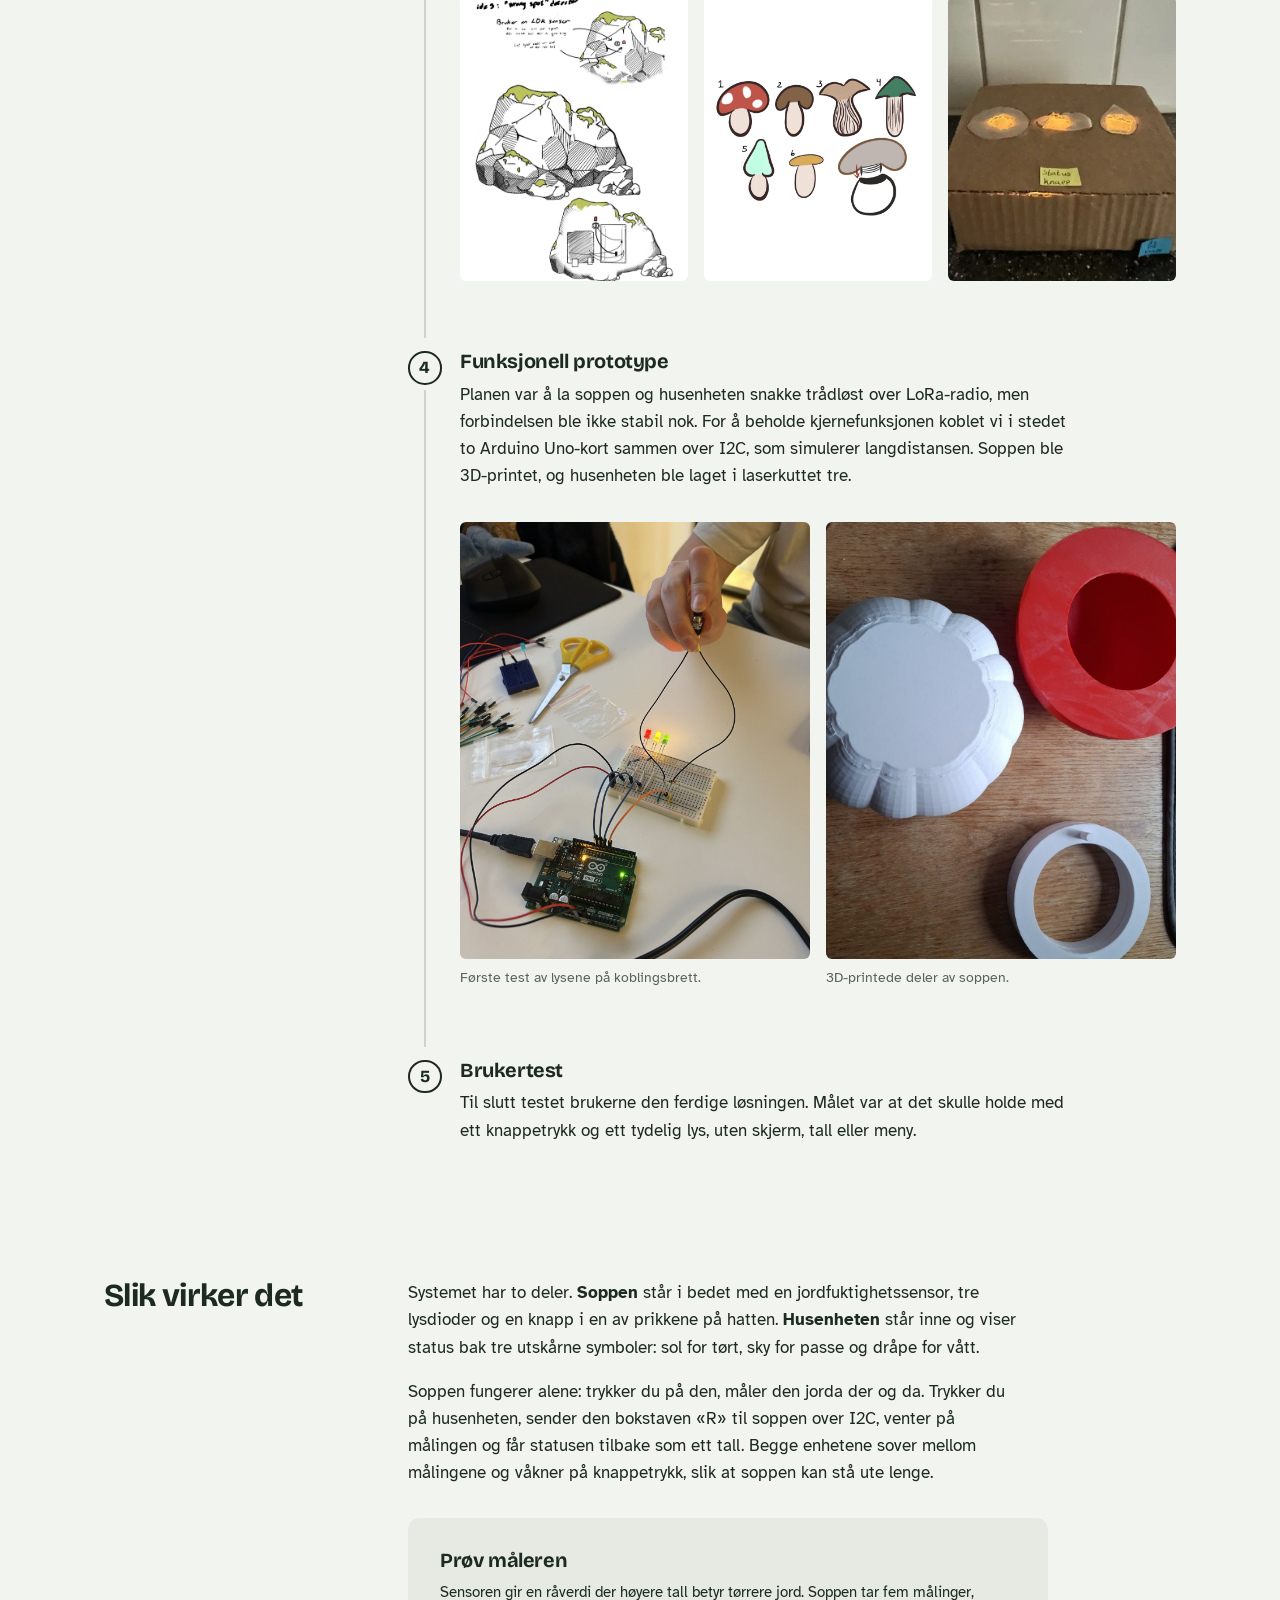
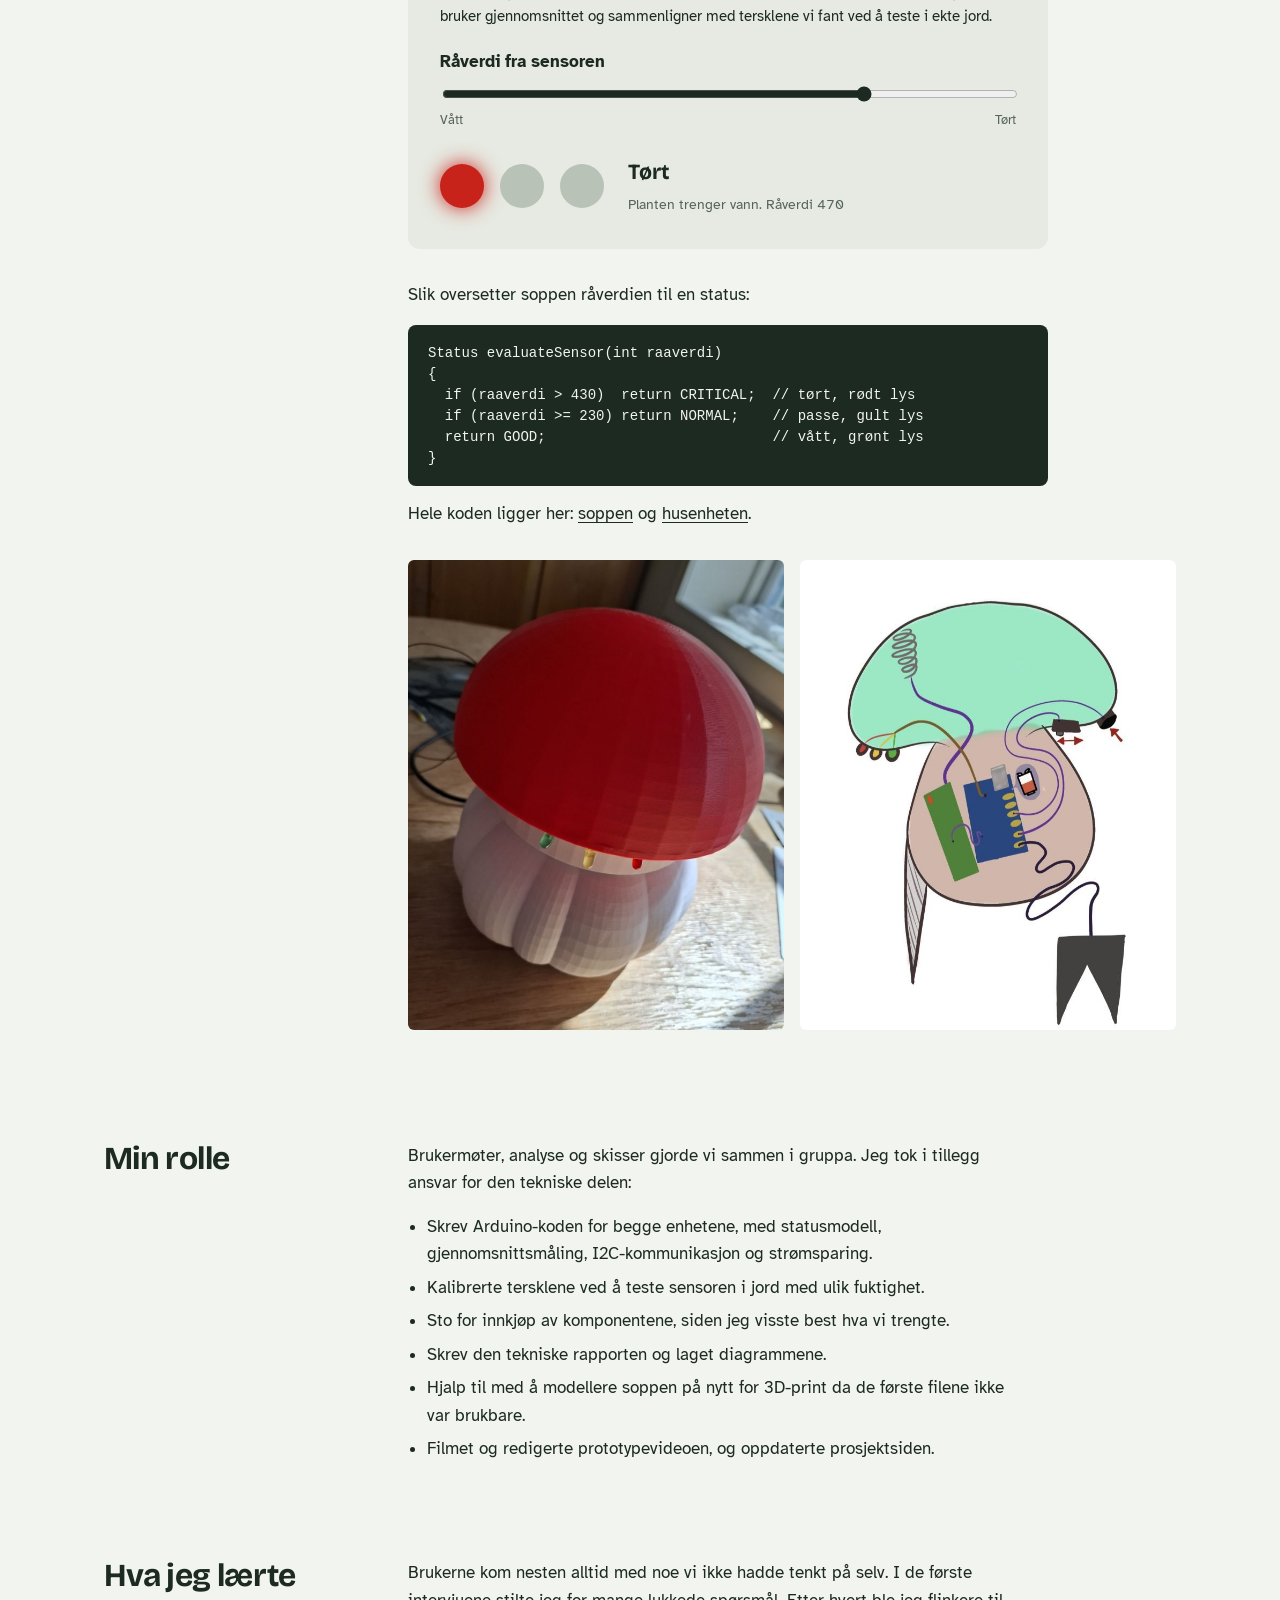
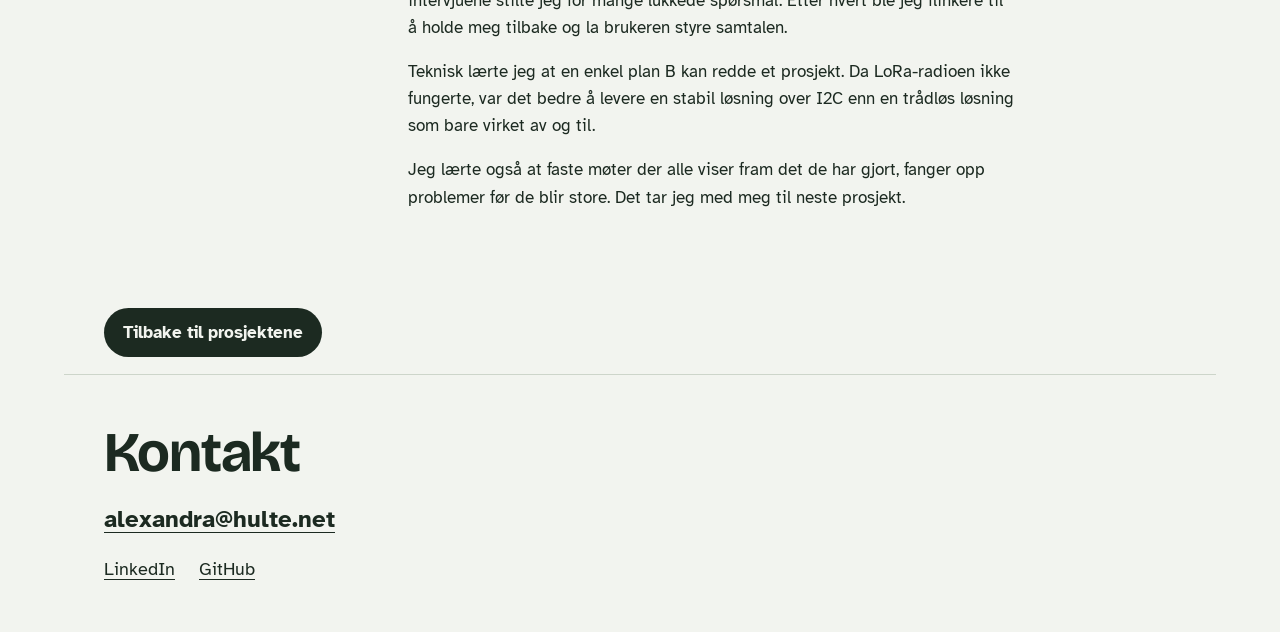
==== commit 6b5aa26b: "Add files via upload" ====
--- a/aspire/index.html
+++ b/aspire/index.html
@@ -175,6 +175,10 @@
   <footer class="bunn innhold" id="kontakt">
     <h2>Kontakt</h2>
     <p><a class="epost" href="mailto:alexandra@hulte.net">alexandra@hulte.net</a></p>
+    <ul class="kontaktlenker">
+      <li><a href="https://www.linkedin.com/in/alexandra-hvile-142618310">LinkedIn</a></li>
+      <li><a href="https://github.com/Salapanter">GitHub</a></li>
+    </ul>
   </footer>
 
   <script>
--- a/stil.css
+++ b/stil.css
@@ -178,6 +178,7 @@
 .bunn { padding-top: 3rem; padding-bottom: 3rem; border-top: 1px solid var(--linje); }
 .bunn h2 { font-size: clamp(2rem, 6vw, 3.5rem); margin-bottom: 1rem; }
 .bunn .epost { font-size: clamp(1.15rem, 3vw, 1.5rem); font-weight: 700; }
+.kontaktlenker { display: flex; gap: 1.5rem; list-style: none; padding: 0; margin: 0.5rem 0 0; font-size: 1.125rem; }
 
 /* ---------- Prosjektside ---------- */
 
